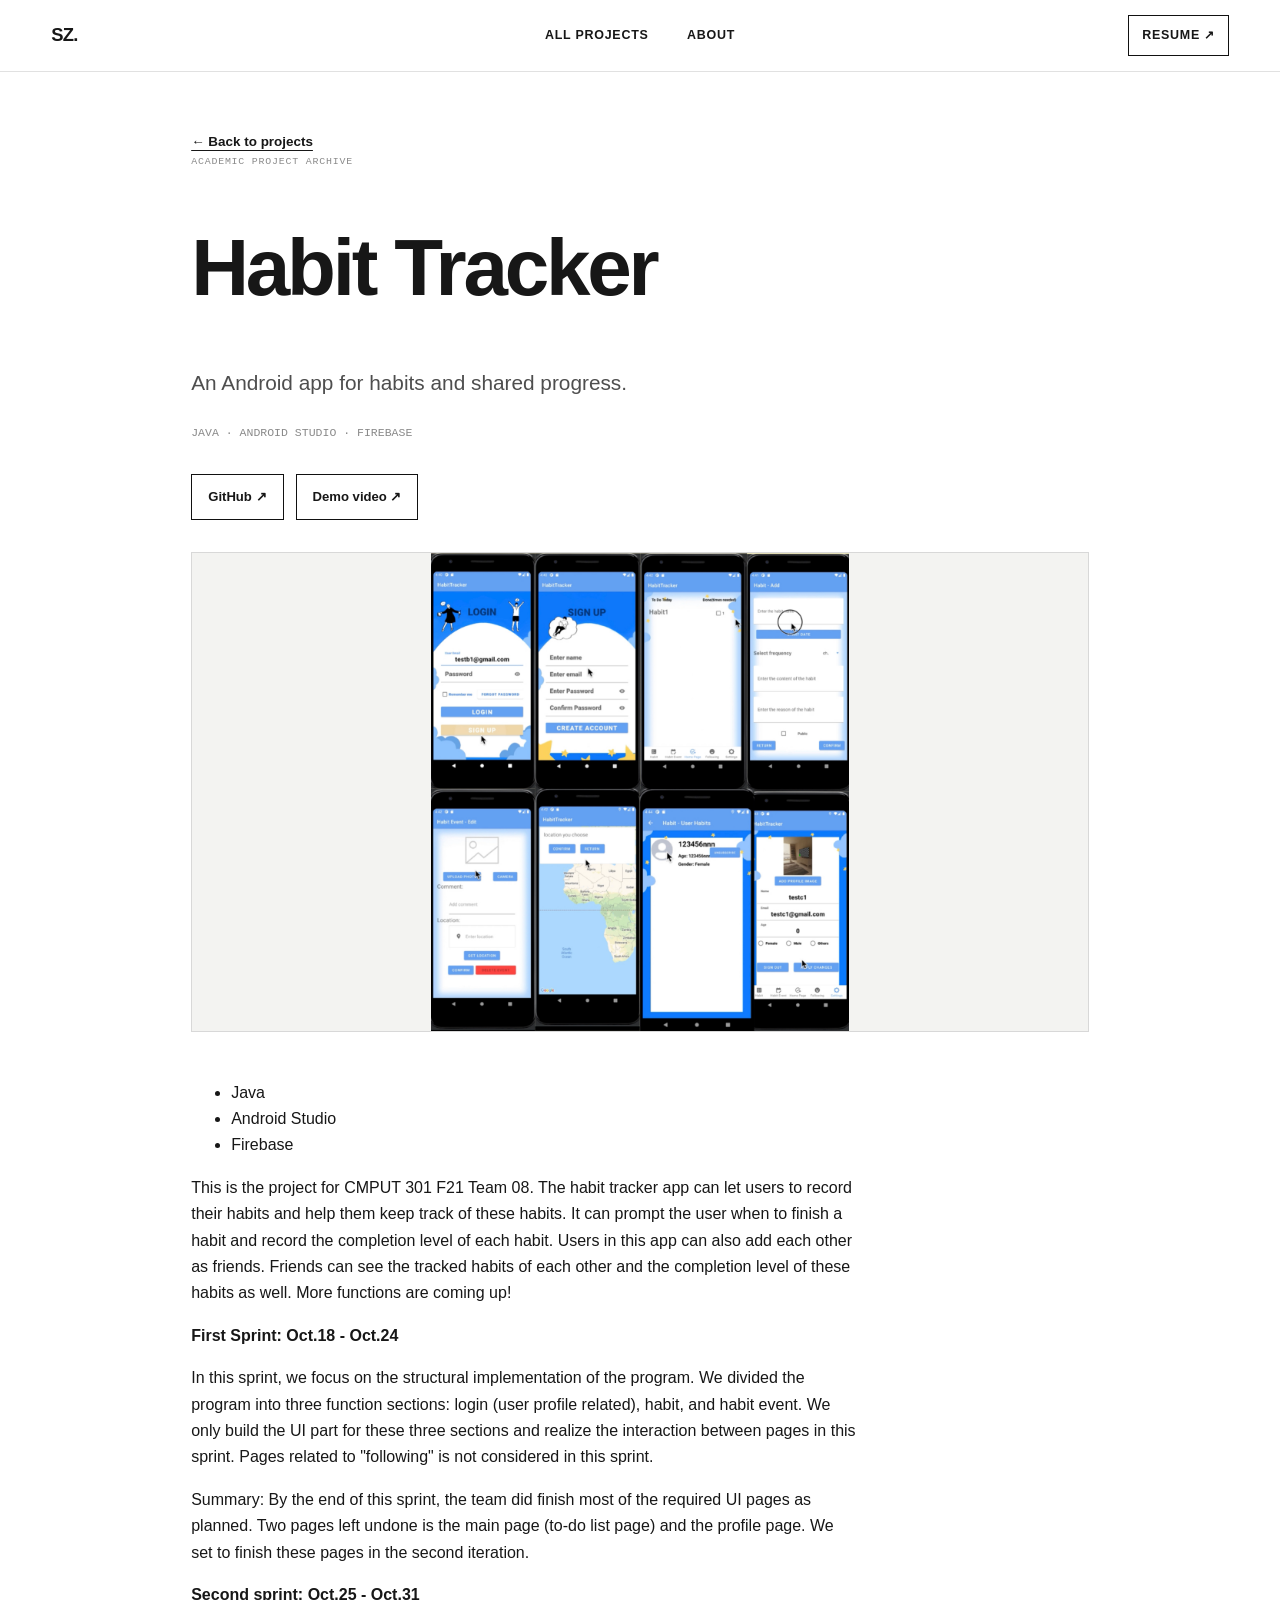
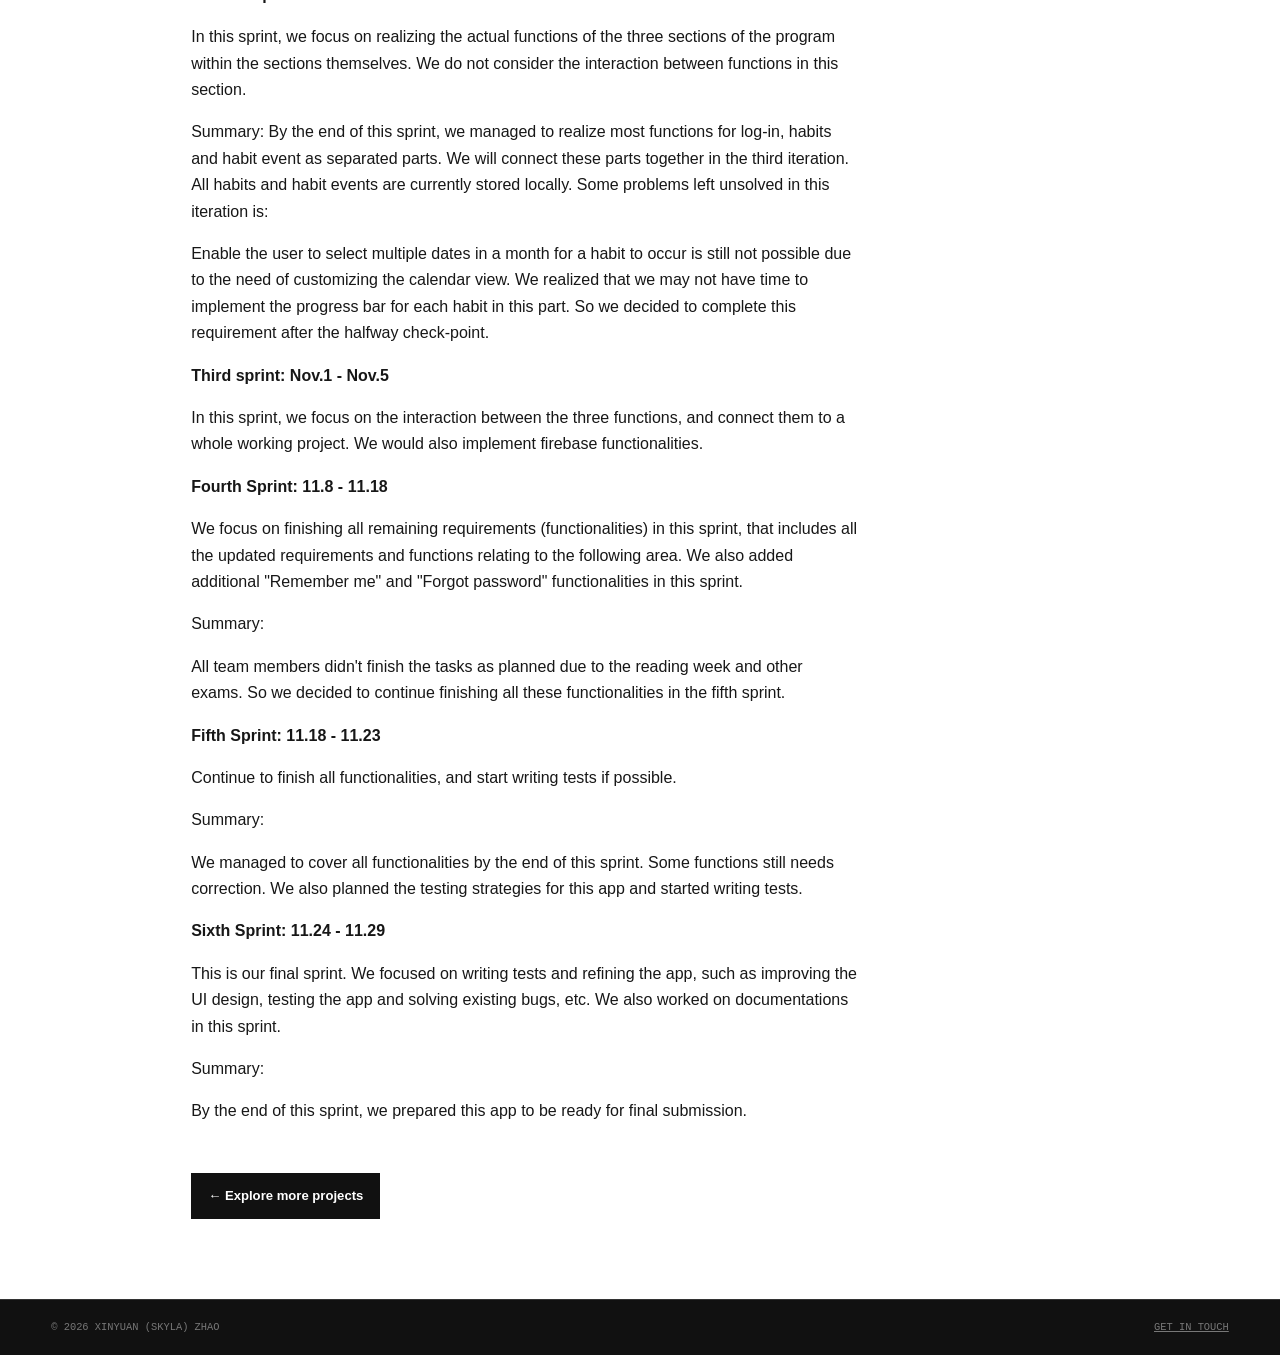
==== site-v2/project/example/index.html @ 4984cb17 "Restore academic project details and original resource links" ====
<!doctype html>
<html lang="en"><head><meta charset="utf-8"><meta name="viewport" content="width=device-width, initial-scale=1"><meta name="description" content="An Android app for habits and shared progress."><title>Habit Tracker | Skyla Zhao</title><link rel="stylesheet" href="../../styles.css"></head>
<body><a class="skip-link" href="#main">Skip to content</a><header class="site-header"><a class="wordmark" href="../../index.html">SZ.</a><nav class="main-nav" aria-label="Primary navigation"><a href="../../index.html#work">All projects</a><a href="../../index.html#about">About</a></nav><a class="header-cta" href="../../assets/Skyla_Zhao_Resume.pdf">Resume ↗</a></header>
<main id="main" class="project-detail"><a class="text-link" href="../../index.html#work">← Back to projects</a><p class="eyebrow">Academic project archive</p><h1>Habit Tracker</h1><p class="detail-lede">An Android app for habits and shared progress.</p><p class="tool-line">Java · Android Studio · Firebase</p><div class="detail-actions"><a class="button" href="https://github.com/CMPUT301F21T08/HabitTracker/" target="_blank" rel="noreferrer">GitHub ↗</a><a class="button" href="https://youtu.be/MChhQOfhbA8" target="_blank" rel="noreferrer">Demo video ↗</a></div><img class="detail-image" src="featured.jpeg" alt="Habit Tracker project overview"><div class="detail-body"><ul><li>Java</li><li>Android Studio</li><li>Firebase</li></ul>
<p>This is the project for CMPUT 301 F21 Team 08. The habit tracker app can let users to record their habits and help them keep track of these habits. It can prompt the user when to finish a habit and record the completion level of each habit. Users in this app can also add each other as friends. Friends can see the tracked habits of each other and the completion level of these habits as well. More functions are coming up!</p>
<p><strong>First Sprint: Oct.18 - Oct.24</strong></p>
<p>In this sprint, we focus on the structural implementation of the program. We divided the program into three function sections: login (user profile related), habit, and habit event. We only build the UI part for these three sections and realize the interaction between pages in this sprint. Pages related to &quot;following&quot; is not considered in this sprint.</p>
<p>Summary: By the end of this sprint, the team did finish most of the required UI pages as planned. Two pages left undone is the main page (to-do list page) and the profile page. We set to finish these pages in the second iteration.</p>
<p><strong>Second sprint: Oct.25 - Oct.31</strong></p>
<p>In this sprint, we focus on realizing the actual functions of the three sections of the program within the sections themselves. We do not consider the interaction between functions in this section.</p>
<p>Summary: By the end of this sprint, we managed to realize most functions for log-in, habits and habit event as separated parts. We will connect these parts together in the third iteration. All habits and habit events are currently stored locally. Some problems left unsolved in this iteration is:</p>
<p>Enable the user to select multiple dates in a month for a habit to occur is still not possible due to the need of customizing the calendar view. We realized that we may not have time to implement the progress bar for each habit in this part. So we decided to complete this requirement after the halfway check-point.</p>
<p><strong>Third sprint: Nov.1 - Nov.5</strong></p>
<p>In this sprint, we focus on the interaction between the three functions, and connect them to a whole working project. We would also implement firebase functionalities.</p>
<p><strong>Fourth Sprint: 11.8 - 11.18</strong></p>
<p>We focus on finishing all remaining requirements (functionalities) in this sprint, that includes all the updated requirements and functions relating to the following area. We also added additional &quot;Remember me&quot; and &quot;Forgot password&quot; functionalities in this sprint.</p>
<p>Summary:</p>
<p>All team members didn&#x27;t finish the tasks as planned due to the reading week and other exams. So we decided to continue finishing all these functionalities in the fifth sprint.</p>
<p><strong>Fifth Sprint: 11.18 - 11.23</strong></p>
<p>Continue to finish all functionalities, and start writing tests if possible.</p>
<p>Summary:</p>
<p>We managed to cover all functionalities by the end of this sprint. Some functions still needs correction. We also planned the testing strategies for this app and started writing tests.</p>
<p><strong>Sixth Sprint: 11.24 - 11.29</strong></p>
<p>This is our final sprint. We focused on writing tests and refining the app, such as improving the UI design, testing the app and solving existing bugs, etc. We also worked on documentations in this sprint.</p>
<p>Summary:</p>
<p>By the end of this sprint, we prepared this app to be ready for final submission.</p></div><a class="button button-dark" href="../../index.html#work">← Explore more projects</a></main><footer class="site-footer"><span>© 2026 Xinyuan (Skyla) Zhao</span><a href="../../index.html#contact">Get in touch</a></footer></body></html>
---- site-v2/styles.css ----
:root {
  --black: #0a0a0a;
  --ink: #171717;
  --gray-1: #4e4e4e;
  --gray-2: #8a8a8a;
  --gray-3: #d8d8d8;
  --gray-4: #f3f3f1;
  --white: #fff;
  --content: 1180px;
  --pad: clamp(1.25rem, 4vw, 4rem);
  --ease: cubic-bezier(.2,.75,.25,1);
}

* { box-sizing: border-box; }
html { scroll-behavior: smooth; }
body {
  margin: 0;
  color: var(--ink);
  background: var(--white);
  font-family: "Manrope", sans-serif;
  line-height: 1.65;
  -webkit-font-smoothing: antialiased;
}

a { color: inherit; }
button, a { -webkit-tap-highlight-color: transparent; }
.skip-link { position: fixed; top: -5rem; left: 1rem; z-index: 999; padding: .75rem 1rem; color: #fff; background: #000; }
.skip-link:focus { top: 1rem; }

.site-header {
  position: fixed;
  z-index: 50;
  top: 0;
  left: 0;
  right: 0;
  display: grid;
  grid-template-columns: 1fr auto 1fr;
  align-items: center;
  min-height: 72px;
  padding: .8rem var(--pad);
  border-bottom: 1px solid rgba(10,10,10,.12);
  background: rgba(255,255,255,.9);
  backdrop-filter: blur(16px);
}

.wordmark { justify-self: start; font-size: 1.15rem; font-weight: 800; text-decoration: none; letter-spacing: -.04em; }
.wordmark-dot { color: var(--gray-2); }
.main-nav { display: flex; gap: clamp(1rem, 3vw, 2.5rem); }
.main-nav a, .header-cta { font-size: .78rem; font-weight: 700; text-decoration: none; letter-spacing: .06em; text-transform: uppercase; }
.main-nav a { position: relative; }
.main-nav a::after { content: ""; position: absolute; left: 0; right: 100%; bottom: -.35rem; height: 1px; background: #000; transition: right 250ms var(--ease); }
.main-nav a:hover::after, .main-nav a[aria-current="true"]::after { right: 0; }
.header-cta { justify-self: end; padding: .55rem .8rem; border: 1px solid #111; }

.story-section {
  position: relative;
  width: min(var(--content), calc(100% - var(--pad) * 2));
  margin: 0 auto;
  padding: clamp(4.5rem, 7vw, 6.75rem) 0;
}

.hero { min-height: 100svh; display: grid; align-content: center; padding-top: 9rem; }
.hero-intro { display: block; }
.hero-copy { max-width: 970px; }
.eyebrow, .section-number, .project-meta, .timeline-date {
  font-family: "DM Mono", monospace;
  font-size: .72rem;
  letter-spacing: .08em;
  text-transform: uppercase;
}
.profile-lockup { display: flex; align-items: center; gap: 1rem; margin-bottom: clamp(2.5rem, 5vw, 4.5rem); }
.profile-name { margin: 0 0 .1rem; font-size: .9rem; font-weight: 800; letter-spacing: -.02em; }
.profile-role { margin: 0 0 .55rem; color: var(--gray-1); font-size: .72rem; }
.eyebrow { display: flex; align-items: center; gap: .55rem; margin: 0; color: var(--gray-2); font-size: .62rem; }
.status-dot { width: .55rem; height: .55rem; border-radius: 50%; background: #111; box-shadow: 0 0 0 5px #ececec; }
.hero h1 { max-width: 760px; margin: 0; font-size: clamp(2.9rem, 5vw, 4.7rem); line-height: 1.02; letter-spacing: -.058em; }
.outlined { color: #fff; -webkit-text-stroke: clamp(1px, .12vw, 2px) #111; }
.hero-lede { max-width: 720px; margin: 2.5rem 0 0; color: var(--gray-1); font-size: clamp(1.05rem, 2vw, 1.45rem); }
.hero-actions { display: flex; align-items: center; flex-wrap: wrap; gap: .8rem; margin-top: 2.6rem; }
.button { display: inline-flex; align-items: center; justify-content: center; gap: .75rem; min-height: 46px; padding: .7rem 1rem; border: 1px solid #111; font-size: .82rem; font-weight: 700; text-decoration: none; transition: transform 220ms var(--ease), color 220ms, background 220ms; }
.button:hover { transform: translateY(-2px); }
.button-dark { color: #fff; background: #111; }
.text-link { font-size: .84rem; font-weight: 700; text-underline-offset: .25rem; }
.hero-portrait { flex: 0 0 88px; width: 88px; height: 88px; margin: 0; overflow: hidden; border: 1px solid var(--gray-3); border-radius: 50%; box-shadow: 0 12px 35px rgba(0,0,0,.08); }
.hero-portrait img { display: block; width: 100%; height: 100%; object-fit: cover; border-radius: inherit; transition: transform 500ms var(--ease); }
.hero-portrait:hover img { transform: translateY(-4px) rotate(1deg); }

.hero-proof { display: flex; flex-wrap: wrap; gap: .8rem 2rem; margin-top: clamp(3rem, 6vw, 5rem); padding: 1rem 0; border-top: 1px solid var(--gray-3); border-bottom: 1px solid var(--gray-3); }
.hero-proof p { margin: 0; color: var(--gray-1); font-size: .78rem; }
.hero-proof p:first-child { margin-right: auto; color: var(--ink); font-family: "DM Mono", monospace; text-transform: uppercase; }
.hero-proof b { color: var(--ink); }
.scroll-cue { position: absolute; right: 0; bottom: 2rem; margin: 0; color: var(--gray-2); font-family: "DM Mono", monospace; font-size: .68rem; text-transform: uppercase; }

.section-intro { display: grid; grid-template-columns: minmax(150px, .55fr) 2fr; gap: clamp(2rem, 6vw, 6rem); align-items: start; margin-bottom: clamp(2.5rem, 5vw, 4rem); }
.section-number { margin: .45rem 0 0; color: var(--gray-2); }
.section-intro h2, .about-section h2, .contact-section h2 { margin: 0; font-size: clamp(2.1rem, 4vw, 3.8rem); line-height: 1.07; letter-spacing: -.05em; }
.section-intro > div > p { max-width: 620px; margin: 1rem 0 0; color: var(--gray-1); }

.work-section, .experience-section { border-top: 1px solid var(--gray-3); }
.project-stack { display: grid; gap: 1rem; }
.project { padding: clamp(1.4rem, 4vw, 3rem); border: 1px solid var(--gray-3); background: #fff; transition: border-color 260ms, transform 260ms var(--ease); }
.project:hover { border-color: #111; transform: translateY(-3px); }
.project-featured { color: #fff; background: #111; border-color: #111; }
.project-meta { display: flex; justify-content: space-between; gap: 1rem; padding-bottom: 2rem; color: var(--gray-2); }
.project-featured .project-meta { color: #aaa; }
.project-grid { display: grid; grid-template-columns: 1.5fr .8fr; gap: clamp(2rem, 7vw, 7rem); align-items: end; }
.project-kicker { margin: 0 0 .75rem; font-family: "DM Mono", monospace; font-size: .72rem; text-transform: uppercase; letter-spacing: .08em; }
.project h3 { max-width: 720px; margin: 0; font-size: clamp(1.8rem, 4vw, 3.6rem); line-height: 1.08; letter-spacing: -.05em; }
.project h3 + p { max-width: 680px; color: var(--gray-1); }
.project-featured h3 + p { color: #c8c8c8; }
.tool-line { margin-top: 1.4rem; color: var(--gray-2) !important; font-family: "DM Mono", monospace; font-size: .72rem; text-transform: uppercase; }
.project-diagram { display: grid; gap: .65rem; text-align: center; }
.diagram-node { padding: 1rem; border: 1px solid #555; font-family: "DM Mono", monospace; font-size: .7rem; text-transform: uppercase; }
.diagram-node-dark { color: #111; background: #fff; border-color: #fff; }
.project footer { margin-top: 2.5rem; padding-top: 1rem; border-top: 1px solid #3c3c3c; color: #aaa; font-size: .75rem; }
.project-actions { display: grid; justify-items: start; gap: 1rem; }
.project-actions p { margin: 0; color: var(--gray-1); font-size: .78rem; }
.project-result { display: grid; gap: .6rem; padding-left: 1.5rem; border-left: 1px solid #555; }
.project-result span { color: #888; font-family: "DM Mono", monospace; font-size: .68rem; text-transform: uppercase; }
.project-result strong { max-width: 230px; font-size: 1.3rem; line-height: 1.25; }
.project-compact { display: grid; grid-template-columns: 1fr 1fr; gap: 3rem; align-items: end; }
.project-compact h3 { font-size: clamp(1.5rem, 3vw, 2.5rem); }
.project-archive { padding-top: 1.8rem; padding-bottom: 1.8rem; background: var(--gray-4); }
.project-archive .project-meta { padding-bottom: 1.2rem; }
.project-archive p { margin-top: 0; color: var(--gray-1); font-size: .86rem; }
.project-archive .text-link { display: inline-block; margin-top: 1rem; }

.capabilities-section { width: 100%; padding-left: max(var(--pad), calc((100% - var(--content)) / 2)); padding-right: max(var(--pad), calc((100% - var(--content)) / 2)); color: #fff; background: #111; }
.capabilities-section .section-intro > p:last-child { color: #aaa; }
.capability-grid { display: grid; border-top: 1px solid #444; }
.capability-grid article { display: grid; grid-template-columns: 4rem minmax(190px, .8fr) 1.2fr; align-items: center; gap: 1rem; min-height: auto; padding: 1.5rem 0; border-bottom: 1px solid #444; }
.capability-index { color: #777; font-family: "DM Mono", monospace; }
.capability-grid h3 { margin: 0; font-size: clamp(1.2rem, 2.2vw, 1.8rem); letter-spacing: -.04em; }
.capability-grid p { max-width: 520px; margin: 0; color: #bbb; }
.working-style { display: grid; grid-template-columns: .5fr 2fr; gap: 2rem; margin-top: 4rem; }
.working-style > p { margin: 0; color: #777; font-family: "DM Mono", monospace; font-size: .72rem; text-transform: uppercase; }
.working-style ol { display: flex; flex-wrap: wrap; gap: 0; margin: 0; padding: 0; counter-reset: work; list-style: none; }
.working-style li { padding: .55rem .8rem; border: 1px solid #555; font-size: .78rem; }
.working-style li + li { border-left: 0; }

.timeline { position: relative; }
.timeline::before { content: ""; position: absolute; top: 0; bottom: 0; left: calc(25% + 2rem); width: 1px; background: var(--gray-3); }
.timeline-item { display: grid; grid-template-columns: 25% 4rem 1fr; min-height: 0; }
.timeline-date { padding-top: .55rem; color: var(--gray-2); }
.timeline-marker { position: relative; }
.timeline-marker::before { content: ""; position: absolute; top: .65rem; left: 50%; width: .7rem; height: .7rem; border: 2px solid #111; border-radius: 50%; background: #fff; transform: translateX(-50%); }
.timeline-content { padding: 0 0 2.6rem 1rem; }
.timeline-company { margin: 0 0 .6rem; color: var(--gray-2); font-family: "DM Mono", monospace; font-size: .72rem; text-transform: uppercase; }
.timeline-content h3 { margin: 0; font-size: clamp(1.4rem, 3vw, 2.25rem); line-height: 1.15; letter-spacing: -.04em; }
.timeline-content h3 + p { max-width: 700px; color: var(--gray-1); }
.experience-tools { margin: .8rem 0 0; color: var(--gray-2); font-family: "DM Mono", monospace; font-size: .68rem; letter-spacing: .035em; text-transform: uppercase; }
.timeline-item-secondary .timeline-content h3 { font-size: clamp(1.2rem, 2.2vw, 1.7rem); }

.about-section { border-top: 1px solid var(--gray-3); }
.about-layout { display: grid; grid-template-columns: 1.1fr 1fr; gap: clamp(3rem, 10vw, 9rem); }
.about-copy > p { margin-top: 0; color: var(--gray-1); font-size: clamp(1rem, 1.7vw, 1.25rem); }
.education { display: grid; margin-top: 3rem; border-top: 1px solid var(--gray-3); }
.education article { display: grid; grid-template-columns: 5rem 1fr; gap: .2rem 1rem; padding: 1.2rem 0; border-bottom: 1px solid var(--gray-3); }
.education span { grid-row: span 2; color: var(--gray-2); font-family: "DM Mono", monospace; }
.education small { color: var(--gray-1); }

.contact-section { width: 100%; max-width: none; padding-left: max(var(--pad), calc((100% - var(--content)) / 2)); padding-right: max(var(--pad), calc((100% - var(--content)) / 2)); color: #fff; background: #111; }
.contact-section .section-number, .contact-section > p { color: #aaa; }
.contact-section > p { max-width: 700px; }
.contact-links { display: flex; flex-wrap: wrap; gap: .7rem; margin-top: 2.5rem; }
.button-light { color: #fff; border-color: #777; }
.button-light:hover { color: #111; background: #fff; border-color: #fff; }
.site-footer { display: flex; justify-content: space-between; gap: 2rem; padding: 1.2rem var(--pad); border-top: 1px solid #333; color: #777; background: #111; font-family: "DM Mono", monospace; font-size: .65rem; text-transform: uppercase; }

.journey { position: fixed; z-index: 40; top: 92px; bottom: 32px; left: clamp(.5rem, 2vw, 2rem); width: 76px; pointer-events: none; }
.journey-line { position: absolute; top: 0; bottom: 0; left: 31px; width: 1px; background: repeating-linear-gradient(to bottom, #bbb 0 3px, transparent 3px 14px); }
.journey-progress { height: 100%; background: #111; transform: scaleY(0); transform-origin: top; }
.walker { position: absolute; top: -32px; left: 9px; width: 46px; height: 68px; padding: 4px; border: 1px solid #bbb; border-radius: 999px; background: #fff; will-change: transform; }
.walker svg { width: 100%; height: 100%; overflow: visible; }
.walker path, .walker circle { fill: none; stroke: #111; stroke-width: 2.5; stroke-linecap: round; transform-box: fill-box; transform-origin: top center; }
.walker[data-frame="1"] .arm-left, .walker[data-frame="3"] .arm-right { transform: rotate(18deg); }
.walker[data-frame="1"] .arm-right, .walker[data-frame="3"] .arm-left { transform: rotate(-18deg); }
.walker[data-frame="1"] .leg-left, .walker[data-frame="3"] .leg-right { transform: rotate(15deg); }
.walker[data-frame="1"] .leg-right, .walker[data-frame="3"] .leg-left { transform: rotate(-15deg); }
.journey-name { position: absolute; top: -4px; left: 62px; padding: .25rem .45rem; border: 1px solid #ddd; color: #333; background: #fff; font-family: "DM Mono", monospace; font-size: .6rem; text-transform: uppercase; white-space: nowrap; }

.reveal { opacity: 0; transform: translateY(26px); transition: opacity 700ms var(--ease), transform 700ms var(--ease); }
.reveal.is-visible { opacity: 1; transform: none; }

@media (max-width: 1050px) {
  .journey { display: none; }
  .section-intro { grid-template-columns: 1fr 2fr; }
}

@media (max-width: 760px) {
  .site-header { grid-template-columns: 1fr auto; }
  .main-nav { display: none; }
  .header-cta { font-size: .7rem; }
  .hero { min-height: auto; padding-top: 9rem; }
  .hero h1 { font-size: clamp(3rem, 15vw, 5rem); }
  .hero-portrait { flex-basis: 74px; width: 74px; height: 74px; }
  .profile-lockup { align-items: center; }
  .project-grid, .project-compact, .about-layout { grid-template-columns: 1fr; }
  .section-intro { grid-template-columns: 1fr; }
  .capability-grid article { grid-template-columns: 2.5rem 1fr; }
  .capability-grid article p { grid-column: 2; }
  .project-grid { gap: 2.5rem; }
  .capability-grid article { min-height: 220px; }
  .timeline::before { left: 7px; }
  .timeline-item { grid-template-columns: 1.5rem 1fr; min-height: 0; }
  .timeline-date { grid-column: 2; padding: 0 0 .5rem 1rem; }
  .timeline-marker { grid-column: 1; grid-row: 1 / span 2; }
  .timeline-marker::before { left: 7px; }
  .timeline-content { grid-column: 2; padding-left: 1rem; }
  .working-style { grid-template-columns: 1fr; }
  .working-style li + li { border-left: 1px solid #555; }
  .site-footer { flex-direction: column; }
  .scroll-cue { display: none; }
}

@media (prefers-reduced-motion: reduce) {
  html { scroll-behavior: auto; }
  .journey { display: none; }
  .reveal { opacity: 1; transform: none; transition: none; }
  * { animation-duration: .01ms !important; animation-iteration-count: 1 !important; }
}

/* Project archive and detail pages */
.education-projects { grid-column: 2; display: flex; flex-wrap: wrap; gap: .35rem 1rem; margin-top: .5rem; font-size: .8rem; }
.project-detail { max-width: 1000px; margin: auto; padding: 8rem var(--pad) 5rem; }
.project-detail h1 { font-size: clamp(2.5rem, 7vw, 5rem); line-height: 1.1; letter-spacing: -.04em; overflow-wrap: anywhere; }
.detail-lede { font-size: 1.3rem; color: var(--gray-1); }
.detail-actions { display: flex; flex-wrap: wrap; gap: .75rem; margin: 2rem 0; }
.detail-image { display: block; width: 100%; max-height: 480px; object-fit: contain; background: var(--gray-4); border: 1px solid var(--gray-3); }
.detail-body { max-width: 75ch; margin: 3rem 0; overflow-wrap: anywhere; }
.detail-body h2 { margin-top: 2rem; font-size: 1.6rem; letter-spacing: -.02em; }
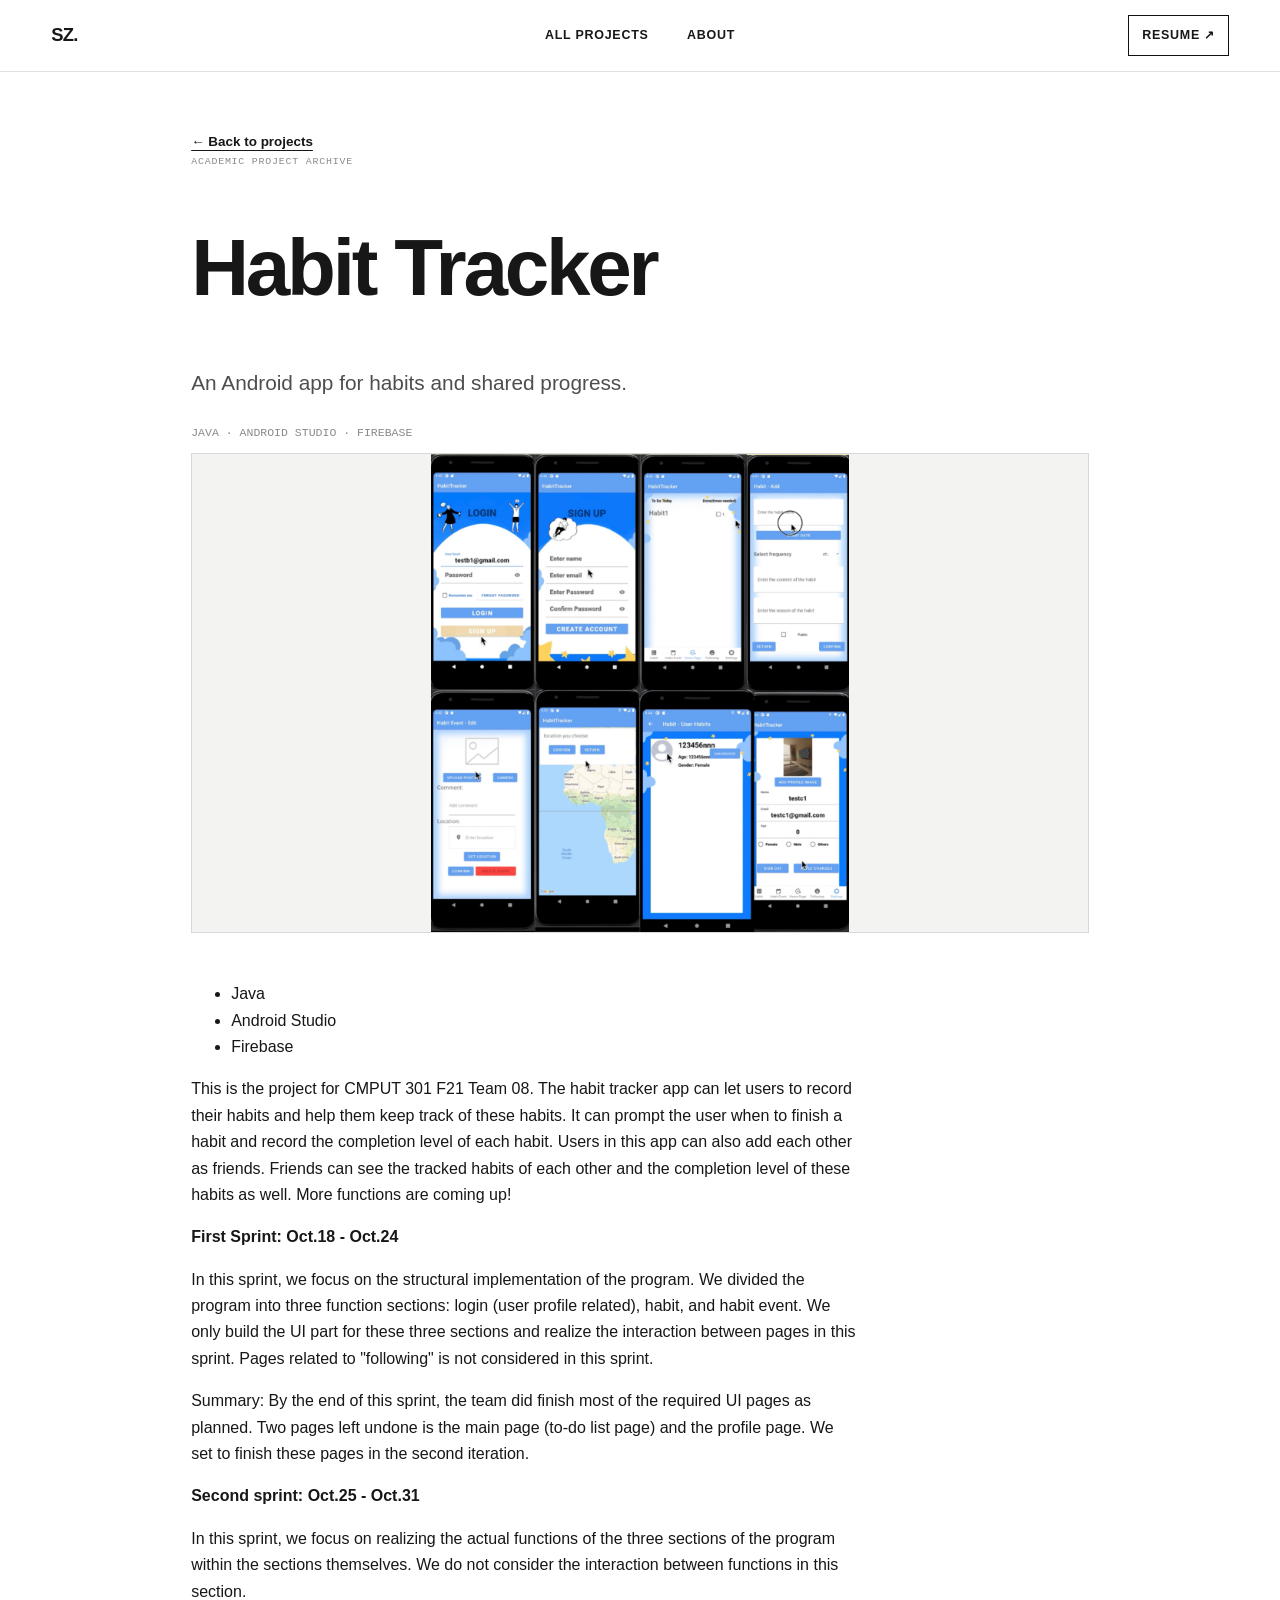
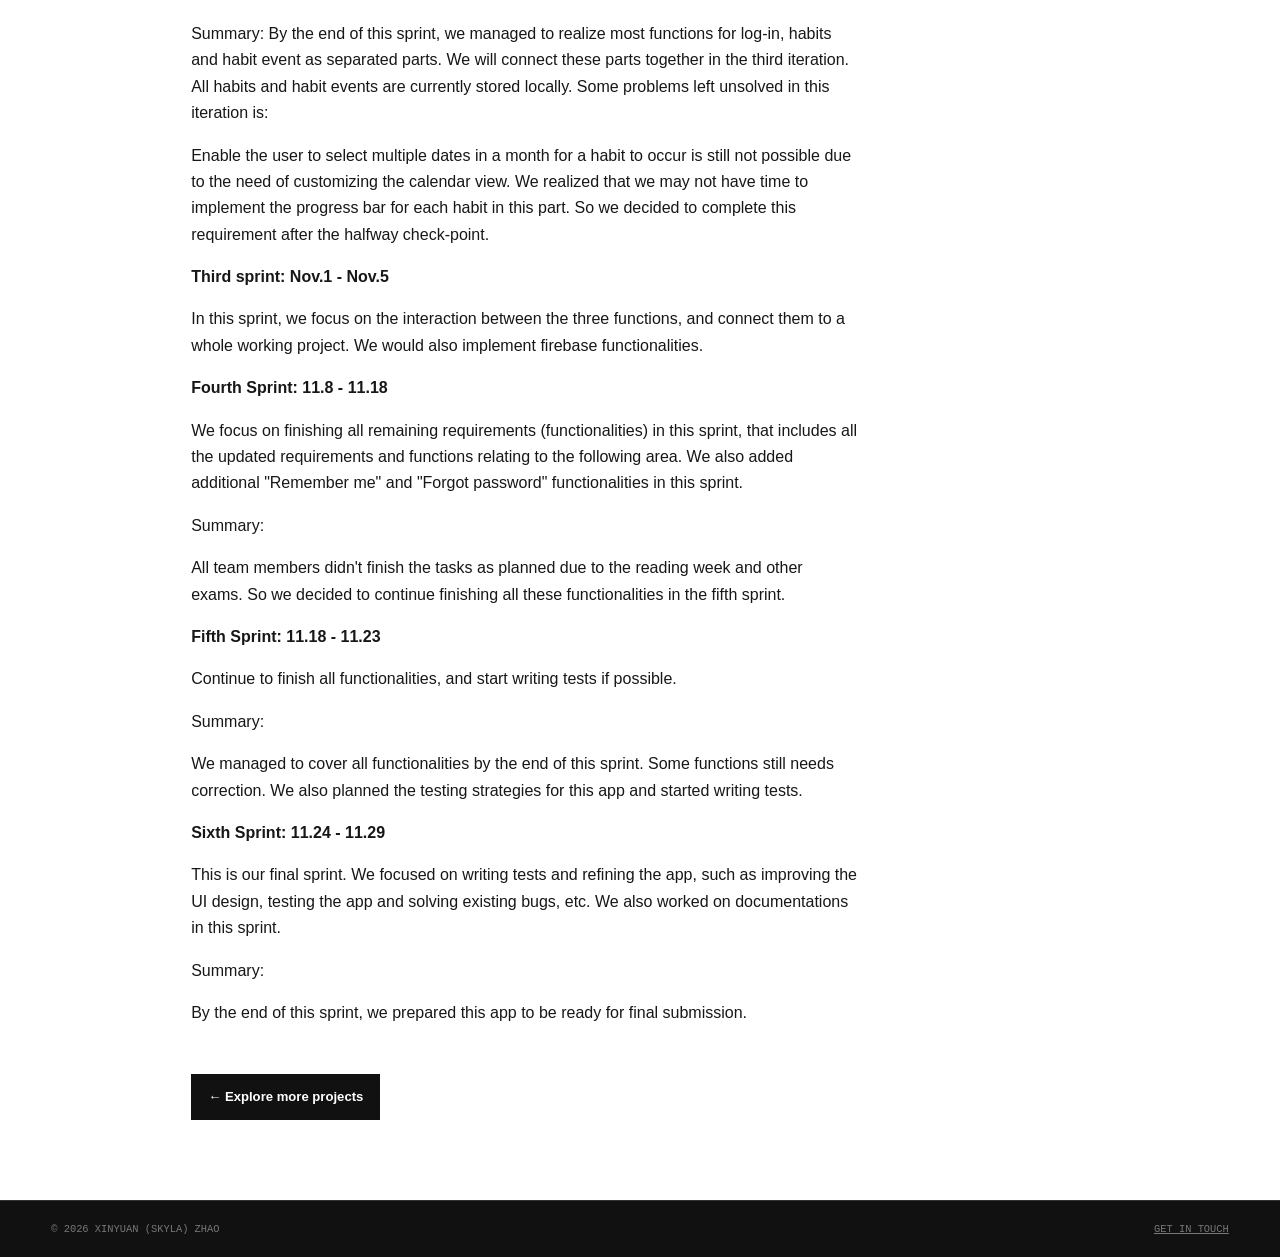
==== commit c5cfe8cf: "Replace unavailable project links with verified resources" ====
--- a/site-v2/project/example/index.html
+++ b/site-v2/project/example/index.html
@@ -1,7 +1,7 @@
 <!doctype html>
 <html lang="en"><head><meta charset="utf-8"><meta name="viewport" content="width=device-width, initial-scale=1"><meta name="description" content="An Android app for habits and shared progress."><title>Habit Tracker | Skyla Zhao</title><link rel="stylesheet" href="../../styles.css"></head>
 <body><a class="skip-link" href="#main">Skip to content</a><header class="site-header"><a class="wordmark" href="../../index.html">SZ.</a><nav class="main-nav" aria-label="Primary navigation"><a href="../../index.html#work">All projects</a><a href="../../index.html#about">About</a></nav><a class="header-cta" href="../../assets/Skyla_Zhao_Resume.pdf">Resume ↗</a></header>
-<main id="main" class="project-detail"><a class="text-link" href="../../index.html#work">← Back to projects</a><p class="eyebrow">Academic project archive</p><h1>Habit Tracker</h1><p class="detail-lede">An Android app for habits and shared progress.</p><p class="tool-line">Java · Android Studio · Firebase</p><div class="detail-actions"><a class="button" href="https://github.com/CMPUT301F21T08/HabitTracker/" target="_blank" rel="noreferrer">GitHub ↗</a><a class="button" href="https://youtu.be/MChhQOfhbA8" target="_blank" rel="noreferrer">Demo video ↗</a></div><img class="detail-image" src="featured.jpeg" alt="Habit Tracker project overview"><div class="detail-body"><ul><li>Java</li><li>Android Studio</li><li>Firebase</li></ul>
+<main id="main" class="project-detail"><a class="text-link" href="../../index.html#work">← Back to projects</a><p class="eyebrow">Academic project archive</p><h1>Habit Tracker</h1><p class="detail-lede">An Android app for habits and shared progress.</p><p class="tool-line">Java · Android Studio · Firebase</p><img class="detail-image" src="featured.jpeg" alt="Habit Tracker project overview"><div class="detail-body"><ul><li>Java</li><li>Android Studio</li><li>Firebase</li></ul>
 <p>This is the project for CMPUT 301 F21 Team 08. The habit tracker app can let users to record their habits and help them keep track of these habits. It can prompt the user when to finish a habit and record the completion level of each habit. Users in this app can also add each other as friends. Friends can see the tracked habits of each other and the completion level of these habits as well. More functions are coming up!</p>
 <p><strong>First Sprint: Oct.18 - Oct.24</strong></p>
 <p>In this sprint, we focus on the structural implementation of the program. We divided the program into three function sections: login (user profile related), habit, and habit event. We only build the UI part for these three sections and realize the interaction between pages in this sprint. Pages related to &quot;following&quot; is not considered in this sprint.</p>
